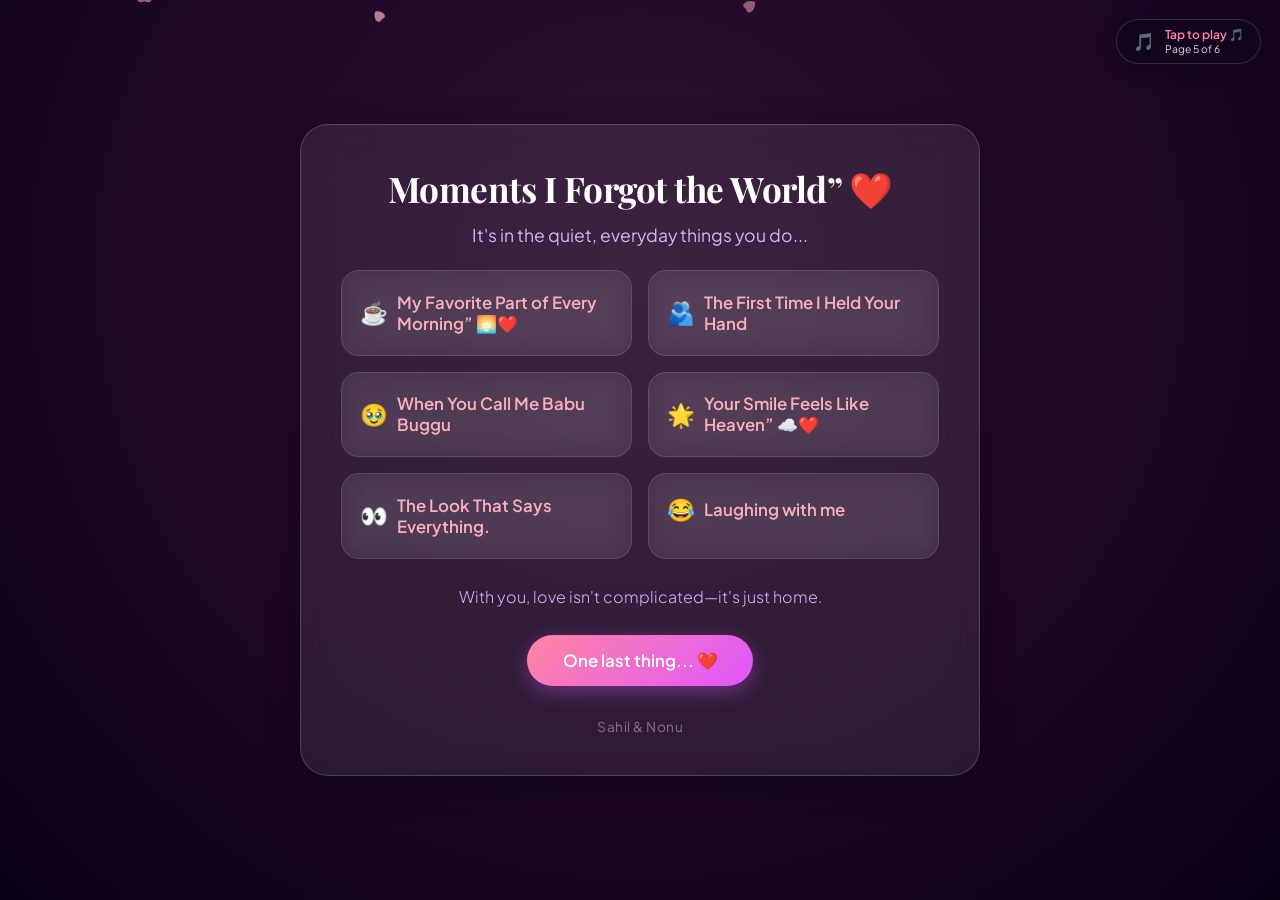
==== page5.html @ 9944cbaa "Add files via upload" ====
<!DOCTYPE html>
<html lang="en">
<head>
  <meta charset="UTF-8">
  <meta name="viewport" content="width=device-width, initial-scale=1.0">
  <title>How You Make Me Feel Loved 🤍</title>
  <link rel="stylesheet" href="style.css">
</head>
<body class="page-loved-bg">
  <canvas id="fx-canvas"></canvas>

  <div class="music-player-container" id="music-player">
    <div class="music-icon" id="music-disc">🎵</div>
    <div class="music-meta">
      <span class="music-title" id="music-label">Comfort & Warmth</span>
      <span class="music-page-tag">Page 5 of 6</span>
    </div>
  </div>

  <main class="page-wrapper">
    <div class="glass-card" style="max-width: 680px;">
      <h2 class="serif-title">Moments I Forgot the World” ❤️</h2>
      <p class="subtitle">It's in the quiet, everyday things you do...</p>

      <!-- OPTIONAL POLAROID MEMORIES PLACEHOLDER -->
      <!-- 
      <div class="memories-grid">
        <div class="polaroid-card">
          <img src="assets/images/memory1.jpg" alt="Memory 1" class="polaroid-img">
          <p class="polaroid-caption">My favorite smile ✨</p>
        </div>
        <div class="polaroid-card">
          <img src="assets/images/memory2.jpg" alt="Memory 2" class="polaroid-img">
          <p class="polaroid-caption">Us ❤️</p>
        </div>
      </div>
      -->

      <div class="cards-grid">
        <div class="love-card" tabindex="0">
          <div class="card-header-bar">
            <span class="card-icon">☕</span>
            <span class="card-title">My Favorite Part of Every Morning” 🌅❤️</span>
          </div>
          <div class="card-detail">The first time you held my hand, I swear I was completely zoned out. For a moment, I forgot everything around me. I just remember how soft your hands felt and how strangely peaceful that little moment was. It was such a simple thing, but somehow it became one of those moments I could never forget. ❤️</div>
        </div>

        <div class="love-card" tabindex="0">
          <div class="card-header-bar">
            <span class="card-icon">🫂</span>
            <span class="card-title">The First Time I Held Your Hand</span>
          </div>
          <div class="card-detail">The first time you held my hand, I swear I was completely zoned out. For a moment, I forgot everything around me. I just remember how soft your hands felt and how strangely peaceful that little moment was. It was such a simple thing, but somehow it became one of those moments I could never forget. ❤️</div>
        </div>

        <div class="love-card" tabindex="0">
          <div class="card-header-bar">
            <span class="card-icon">🥹</span>
            <span class="card-title">When You Call Me Babu Buggu</span>
          </div>
          <div class="card-detail">I don't know what kind of magic there is in the way you call me “Babu Buggu,” but it instantly makes me feel so good and ridiculously cute. 🥹❤️ It’s such a small thing, but hearing it from you makes me smile like an idiot. Maybe it's just a name to you, but to me, it feels like one of those little pieces of love that I never want to lose.</div>
        </div>

        <div class="love-card" tabindex="0">
          <div class="card-header-bar">
            <span class="card-icon">🌟</span>
            <span class="card-title">Your Smile Feels Like Heaven” ☁️❤️</span>
          </div>
          <div class="card-detail">Whenever you pass by with that smile on your face, everything around me just feels a little more beautiful. For those few seconds, it honestly feels like heaven—like the whole world slows down just so I can see you smile. You probably don't even realize what your smile does to me, but it has the power to turn an ordinary moment into my favorite one. ❤️</div>
        </div>

        <div class="love-card" tabindex="0">
          <div class="card-header-bar">
            <span class="card-icon">👀</span>
            <span class="card-title">The Look That Says Everything.</span>
          </div>
          <div class="card-detail">There’s something about making eye contact with you that I can never really explain. For a few seconds, everything else just disappears, and it feels like it’s only you and me in that moment. I don't know what you see when you look at me, but I know what happens to me—I forget what I was about to say, what I was doing, and sometimes even how to act normally. ❤️</div>
        </div>

        <div class="love-card" tabindex="0">
          <div class="card-header-bar">
            <span class="card-icon">😂</span>
            <span class="card-title">Laughing with me</span>
          </div>
          <div class="card-detail">The way we can laugh at the dumbest jokes until our stomachs hurt.</div>
        </div>
      </div>

      <p class="body-text" style="color: var(--lavender); font-size: 1rem; margin-top: 1rem;">
        With you, love isn't complicated—it's just home.
      </p>

      <button class="btn-romantic" data-target-url="page6.html">
        <span>One last thing... ❤️</span>
      </button>

      <div class="watermark">Sahil & Nonu</div>
    </div>
  </main>

  <script src="script.js"></script>
  <script>
    document.addEventListener('DOMContentLoaded', () => {
      initCanvasFX('petals');
      new AutoAudioEngine(CONFIG.songs.page5);

      document.querySelectorAll('.love-card').forEach((card) => {
        card.addEventListener('click', () => {
          card.classList.toggle('expanded');
        });
      });
    });
  </script>
</body>
</html>
---- style.css ----
@import url('https://fonts.googleapis.com/css2?family=Caveat:wght@600;700&family=Playfair+Display:ital,wght@0,500;0,700;1,400&family=Plus+Jakarta+Sans:wght@300;400;500;600&display=swap');

:root {
  --bg-p1: radial-gradient(circle at 50% 30%, #3a153b 0%, #1e092b 60%, #0d0214 100%);
  --bg-flower: radial-gradient(circle at 50% 100%, #3e1233 0%, #1c0724 60%, #08000f 100%);
  --bg-letter: radial-gradient(circle at 50% 20%, #2f1238 0%, #1a0826 60%, #090111 100%);
  --bg-cards: radial-gradient(circle at 50% 40%, #331336 0%, #1c0a24 60%, #0a0112 100%);
  --bg-loved: radial-gradient(circle at 50% 30%, #2e1030 0%, #1b0726 60%, #090012 100%);
  --bg-final: radial-gradient(circle at 50% 50%, #290d38 0%, #150522 50%, #06000c 100%);

  --primary-pink: #ff85a2;
  --blush: #fbb1bd;
  --lavender: #d8b4f8;
  --gold: #f6d365;
  --deep-purple: #1a0826;
  --text-pure: #ffffff;
  --text-muted: #e2d4e8;

  --glass-bg: rgba(255, 255, 255, 0.08);
  --glass-border: rgba(255, 255, 255, 0.18);
  --glass-shadow: 0 8px 32px 0 rgba(0, 0, 0, 0.45);

  --font-script: 'Caveat', cursive;
  --font-serif: 'Playfair Display', serif;
  --font-sans: 'Plus Jakarta Sans', sans-serif;

  --transition-smooth: all 0.4s cubic-bezier(0.16, 1, 0.3, 1);
}

* {
  margin: 0;
  padding: 0;
  box-sizing: border-box;
  -webkit-tap-highlight-color: transparent;
}

body {
  font-family: var(--font-sans);
  color: var(--text-pure);
  min-height: 100vh;
  min-height: 100dvh;
  overflow-x: hidden;
  background-color: #0d0214;
  position: relative;
  display: flex;
  flex-direction: column;
  justify-content: center;
  align-items: center;
}

.page-1-bg { background: var(--bg-p1); }
.flower-page-bg { background: var(--bg-flower); }
.page-2-bg { background: var(--bg-letter); }
.page-3-bg { background: var(--bg-cards); }
.page-loved-bg { background: var(--bg-loved); }
.page-4-bg { background: var(--bg-final); }

#fx-canvas {
  position: fixed;
  top: 0;
  left: 0;
  width: 100%;
  height: 100%;
  pointer-events: none;
  z-index: 1;
}

.page-wrapper {
  position: relative;
  z-index: 2;
  width: 100%;
  max-width: 900px;
  min-height: 100vh;
  min-height: 100dvh;
  padding: 2.5rem 1.5rem;
  display: flex;
  flex-direction: column;
  align-items: center;
  justify-content: center;
  opacity: 0;
  transform: translateY(15px) scale(0.99);
  transition: opacity 0.7s cubic-bezier(0.16, 1, 0.3, 1), transform 0.7s cubic-bezier(0.16, 1, 0.3, 1);
}

.page-wrapper.loaded {
  opacity: 1;
  transform: translateY(0) scale(1);
}

.page-wrapper.page-leave {
  opacity: 0;
  transform: translateY(-15px) scale(0.98);
  transition: opacity 0.5s ease, transform 0.5s ease;
}

.glass-card {
  background: var(--glass-bg);
  backdrop-filter: blur(16px);
  -webkit-backdrop-filter: blur(16px);
  border: 1px solid var(--glass-border);
  box-shadow: var(--glass-shadow);
  border-radius: 28px;
  padding: 2.5rem;
  width: 100%;
  max-width: 580px;
  text-align: center;
  position: relative;
}

.script-title {
  font-family: var(--font-script);
  font-size: 3.4rem;
  font-weight: 700;
  color: var(--primary-pink);
  text-shadow: 0 0 18px rgba(255, 133, 162, 0.4);
  line-height: 1.1;
  margin-bottom: 1rem;
}

.serif-title {
  font-family: var(--font-serif);
  font-size: 2.2rem;
  font-weight: 700;
  color: var(--text-pure);
  letter-spacing: -0.5px;
  margin-bottom: 0.75rem;
}

.subtitle {
  font-size: 1.1rem;
  color: var(--lavender);
  font-weight: 400;
  margin-bottom: 1.5rem;
}

.body-text {
  font-size: 1.05rem;
  line-height: 1.75;
  color: var(--text-muted);
  font-weight: 300;
}

.btn-romantic {
  display: inline-flex;
  align-items: center;
  justify-content: center;
  gap: 0.6rem;
  background: linear-gradient(135deg, #ff85a2 0%, #e056fd 100%);
  color: #fff;
  font-family: var(--font-sans);
  font-size: 1.05rem;
  font-weight: 600;
  padding: 0.95rem 2.2rem;
  border-radius: 50px;
  border: none;
  cursor: pointer;
  box-shadow: 0 6px 20px rgba(224, 86, 253, 0.35);
  transition: var(--transition-smooth);
  text-decoration: none;
  margin-top: 1.5rem;
}

.btn-romantic:hover {
  transform: translateY(-3px) scale(1.03);
  box-shadow: 0 10px 25px rgba(255, 133, 162, 0.5);
}

.watermark {
  margin-top: 2rem;
  font-size: 0.85rem;
  color: rgba(255, 255, 255, 0.4);
  letter-spacing: 0.5px;
}

/* Audio Player */
.music-player-container {
  position: fixed;
  top: 1.2rem;
  right: 1.2rem;
  z-index: 100;
  display: flex;
  align-items: center;
  gap: 0.6rem;
  background: rgba(18, 5, 28, 0.75);
  backdrop-filter: blur(12px);
  -webkit-backdrop-filter: blur(12px);
  border: 1px solid rgba(255, 255, 255, 0.15);
  border-radius: 40px;
  padding: 0.45rem 1rem;
  box-shadow: 0 4px 20px rgba(0,0,0,0.3);
  cursor: pointer;
  transition: var(--transition-smooth);
}

.music-player-container:hover {
  background: rgba(30, 9, 45, 0.9);
  border-color: var(--primary-pink);
}

.music-icon {
  font-size: 1.1rem;
  display: flex;
  align-items: center;
  justify-content: center;
}

.music-disc.playing {
  animation: discSpin 4s linear infinite;
}

@keyframes discSpin {
  100% { transform: rotate(360deg); }
}

.music-meta {
  display: flex;
  flex-direction: column;
  font-size: 0.75rem;
  text-align: left;
}

.music-title {
  font-weight: 600;
  color: var(--primary-pink);
  white-space: nowrap;
}

.music-page-tag {
  font-size: 0.65rem;
  color: var(--text-muted);
}

/* Page 1 Specific */
.p1-content p {
  opacity: 0;
  transform: translateY(12px);
  transition: opacity 0.8s ease, transform 0.8s ease;
}

.p1-content p.show {
  opacity: 1;
  transform: translateY(0);
}

/* Flower Page Specific */
.flower-page-wrapper {
  display: flex;
  flex-direction: column;
  justify-content: space-between;
  align-items: center;
  height: 100vh;
  height: 100dvh;
  padding: 1.2rem 1rem;
}

.flower-header-card {
  text-align: center;
  z-index: 10;
}

.flower-viewport {
  width: 100%;
  max-width: 380px;
  height: 50vh;
  display: flex;
  align-items: flex-end;
  justify-content: center;
  position: relative;
  margin: auto 0;
}

.bloom-svg {
  width: 100%;
  height: 100%;
  filter: drop-shadow(0 10px 25px rgba(255, 117, 140, 0.35));
}

.grow-stem {
  stroke-dasharray: 600;
  stroke-dashoffset: 600;
  animation: growStemAnim 2.4s cubic-bezier(0.4, 0, 0.2, 1) forwards;
}

@keyframes growStemAnim {
  100% { stroke-dashoffset: 0; }
}

.bloom-leaf {
  transform: scale(0);
  opacity: 0;
  animation: leafUnfold 1.2s cubic-bezier(0.16, 1, 0.3, 1) forwards;
}

.left-leaf { animation-delay: 1.3s; transform-origin: 198px 440px; }
.right-leaf { animation-delay: 1.7s; transform-origin: 197px 340px; }

@keyframes leafUnfold {
  0% { transform: scale(0) rotate(-20deg); opacity: 0; }
  100% { transform: scale(1) rotate(0deg); opacity: 1; }
}

.bloom-head {
  transform-origin: 200px 115px;
  transform: scale(0);
  opacity: 0;
  animation: blossomExpand 1.6s cubic-bezier(0.16, 1, 0.3, 1) 2s forwards;
}

@keyframes blossomExpand {
  0% { transform: scale(0) rotate(-45deg); opacity: 0; }
  60% { transform: scale(1.15) rotate(5deg); opacity: 1; }
  100% { transform: scale(1) rotate(0deg); opacity: 1; }
}

.petal { transform-origin: 200px 170px; }

.flower-footer-card {
  width: 100%;
  max-width: 480px;
  background: var(--glass-bg);
  backdrop-filter: blur(16px);
  -webkit-backdrop-filter: blur(16px);
  border: 1px solid var(--glass-border);
  border-radius: 24px;
  padding: 1.2rem 1.4rem;
  text-align: center;
  z-index: 10;
  opacity: 0;
  transform: translateY(20px);
  animation: fadeInFooter 1s cubic-bezier(0.16, 1, 0.3, 1) 2.8s forwards;
}

@keyframes fadeInFooter {
  100% { opacity: 1; transform: translateY(0); }
}

#flower-next-btn {
  opacity: 0.7;
}

#flower-next-btn.ready {
  opacity: 1;
  animation: heartPulse 2s infinite ease-in-out;
}

/* Page 3 Envelope & Letter */
.envelope-container {
  width: 320px;
  height: 200px;
  position: relative;
  cursor: pointer;
  margin: 1.5rem auto 1rem;
}

.envelope {
  position: relative;
  width: 100%;
  height: 100%;
  background: #c84365;
  border-radius: 0 0 12px 12px;
  box-shadow: 0 15px 35px rgba(0,0,0,0.4);
}

.envelope-front {
  position: absolute;
  bottom: 0;
  left: 0;
  width: 0;
  height: 0;
  border-left: 160px solid #db5478;
  border-right: 160px solid #db5478;
  border-top: 100px solid transparent;
  border-bottom: 100px solid #c84365;
  border-radius: 0 0 12px 12px;
  z-index: 4;
}

.envelope-flap {
  position: absolute;
  top: 0;
  left: 0;
  width: 0;
  height: 0;
  border-left: 160px solid transparent;
  border-right: 160px solid transparent;
  border-top: 115px solid #e86388;
  transform-origin: top;
  transition: transform 0.6s cubic-bezier(0.4, 0, 0.2, 1);
  z-index: 5;
}

.envelope.open .envelope-flap {
  transform: rotateX(180deg);
  z-index: 1;
}

.letter-sheet {
  position: absolute;
  bottom: 5px;
  left: 5%;
  width: 90%;
  height: 85%;
  background: #fffdfa;
  border-radius: 10px;
  box-shadow: 0 2px 10px rgba(0,0,0,0.15);
  transition: transform 0.7s cubic-bezier(0.16, 1, 0.3, 1) 0.3s, opacity 0.5s ease;
  z-index: 2;
  display: flex;
  align-items: center;
  justify-content: center;
  padding: 1rem;
}

.envelope.open .letter-sheet {
  transform: translateY(-80px);
}

.letter-full-modal {
  display: none;
  background: rgba(255, 253, 250, 0.96);
  color: #2b112c;
  padding: 2.2rem 1.8rem;
  border-radius: 20px;
  box-shadow: 0 15px 45px rgba(0,0,0,0.4);
  text-align: left;
  margin-top: 1.5rem;
}

.letter-full-modal.active { display: block; }

.letter-salutation {
  font-family: var(--font-serif);
  font-size: 1.4rem;
  font-weight: 700;
  color: #7b1e48;
  margin-bottom: 1rem;
}

.letter-paragraph {
  font-size: 0.98rem;
  line-height: 1.8;
  color: #4a284c;
  margin-bottom: 0.8rem;
  opacity: 0;
  transform: translateY(8px);
  transition: opacity 0.5s ease, transform 0.5s ease;
}

.letter-paragraph.revealed {
  opacity: 1;
  transform: translateY(0);
}

.letter-footer-quote {
  font-style: italic;
  font-size: 0.9rem;
  color: #8c4e7a;
  margin-top: 1.2rem;
  text-align: center;
}

/* Page 4 & 5 Cards Grid */
.cards-grid {
  display: grid;
  grid-template-columns: repeat(2, 1fr);
  gap: 1rem;
  width: 100%;
  margin-top: 1.5rem;
  margin-bottom: 1.5rem;
}

.love-card {
  background: rgba(255, 255, 255, 0.06);
  border: 1px solid rgba(255, 255, 255, 0.12);
  backdrop-filter: blur(12px);
  -webkit-backdrop-filter: blur(12px);
  border-radius: 18px;
  padding: 1.3rem 1.1rem;
  text-align: left;
  cursor: pointer;
  transition: var(--transition-smooth);
}

.love-card:hover {
  background: rgba(255, 255, 255, 0.12);
  border-color: var(--primary-pink);
  transform: translateY(-4px);
  box-shadow: 0 8px 24px rgba(255, 133, 162, 0.25);
}

.love-card.expanded {
  background: rgba(255, 255, 255, 0.16);
  border-color: var(--gold);
}

.card-header-bar {
  display: flex;
  align-items: center;
  gap: 0.6rem;
}

.card-icon { font-size: 1.4rem; }
.card-title { font-size: 1.05rem; font-weight: 600; color: var(--blush); }

.card-detail {
  font-size: 0.92rem;
  line-height: 1.5;
  color: var(--text-pure);
  margin-top: 0;
  max-height: 0;
  opacity: 0;
  overflow: hidden;
  transition: max-height 0.4s ease, opacity 0.4s ease, margin-top 0.4s ease;
}

.love-card.expanded .card-detail {
  max-height: 160px;
  opacity: 1;
  margin-top: 0.7rem;
}

/* Optional Polaroid Memories CSS */
.memories-grid {
  display: flex;
  gap: 1rem;
  justify-content: center;
  flex-wrap: wrap;
  margin: 1.5rem 0;
}

.polaroid-card {
  background: #fff;
  padding: 8px 8px 18px 8px;
  border-radius: 6px;
  box-shadow: 0 6px 20px rgba(0,0,0,0.3);
  transform: rotate(-2deg);
  transition: var(--transition-smooth);
  width: 140px;
}

.polaroid-card:nth-child(even) {
  transform: rotate(3deg);
}

.polaroid-card:hover {
  transform: scale(1.06) rotate(0deg);
}

.polaroid-img {
  width: 100%;
  height: 120px;
  object-fit: cover;
  border-radius: 3px;
}

.polaroid-caption {
  font-family: var(--font-script);
  color: #333;
  font-size: 1rem;
  margin-top: 6px;
  text-align: center;
}

/* Page 6 Specific */
.big-heart-symbol {
  font-size: 3.5rem;
  color: var(--primary-pink);
  margin-bottom: 1.2rem;
  display: inline-block;
  animation: heartPulse 1.8s ease-in-out infinite;
  filter: drop-shadow(0 0 15px rgba(255, 133, 162, 0.7));
}

@keyframes heartPulse {
  0%, 100% { transform: scale(1); }
  50% { transform: scale(1.18); }
}

.reveal-line {
  opacity: 0;
  transform: translateY(10px);
  transition: opacity 0.7s ease, transform 0.7s ease;
  margin-bottom: 0.9rem;
}

.reveal-line.visible {
  opacity: 1;
  transform: translateY(0);
}

.signature-block {
  margin-top: 2rem;
  font-family: var(--font-script);
  font-size: 2.2rem;
  color: var(--gold);
  text-shadow: 0 0 12px rgba(246, 211, 101, 0.4);
}

.signature-sub {
  font-size: 0.85rem;
  font-family: var(--font-sans);
  color: var(--lavender);
  margin-top: 0.2rem;
}

@media (prefers-reduced-motion: reduce) {
  *, ::before, ::after {
    animation-duration: 0.01ms !important;
    animation-iteration-count: 1 !important;
    transition-duration: 0.01ms !important;
    scroll-behavior: auto !important;
  }
  #fx-canvas { display: none; }
}

@media (max-width: 640px) {
  .script-title { font-size: 2.5rem; }
  .serif-title { font-size: 1.75rem; }
  .glass-card { padding: 1.75rem 1.25rem; border-radius: 22px; }
  .cards-grid { grid-template-columns: 1fr; gap: 0.8rem; }
  .envelope-container { width: 270px; height: 175px; }
  .envelope-front {
    border-left-width: 135px;
    border-right-width: 135px;
    border-top-width: 85px;
    border-bottom-width: 90px;
  }
  .envelope-flap {
    border-left-width: 135px;
    border-right-width: 135px;
    border-top-width: 100px;
  }
  .btn-romantic { width: 100%; padding: 0.85rem 1.5rem; font-size: 1rem; }
  .flower-viewport { height: 46vh; }
}
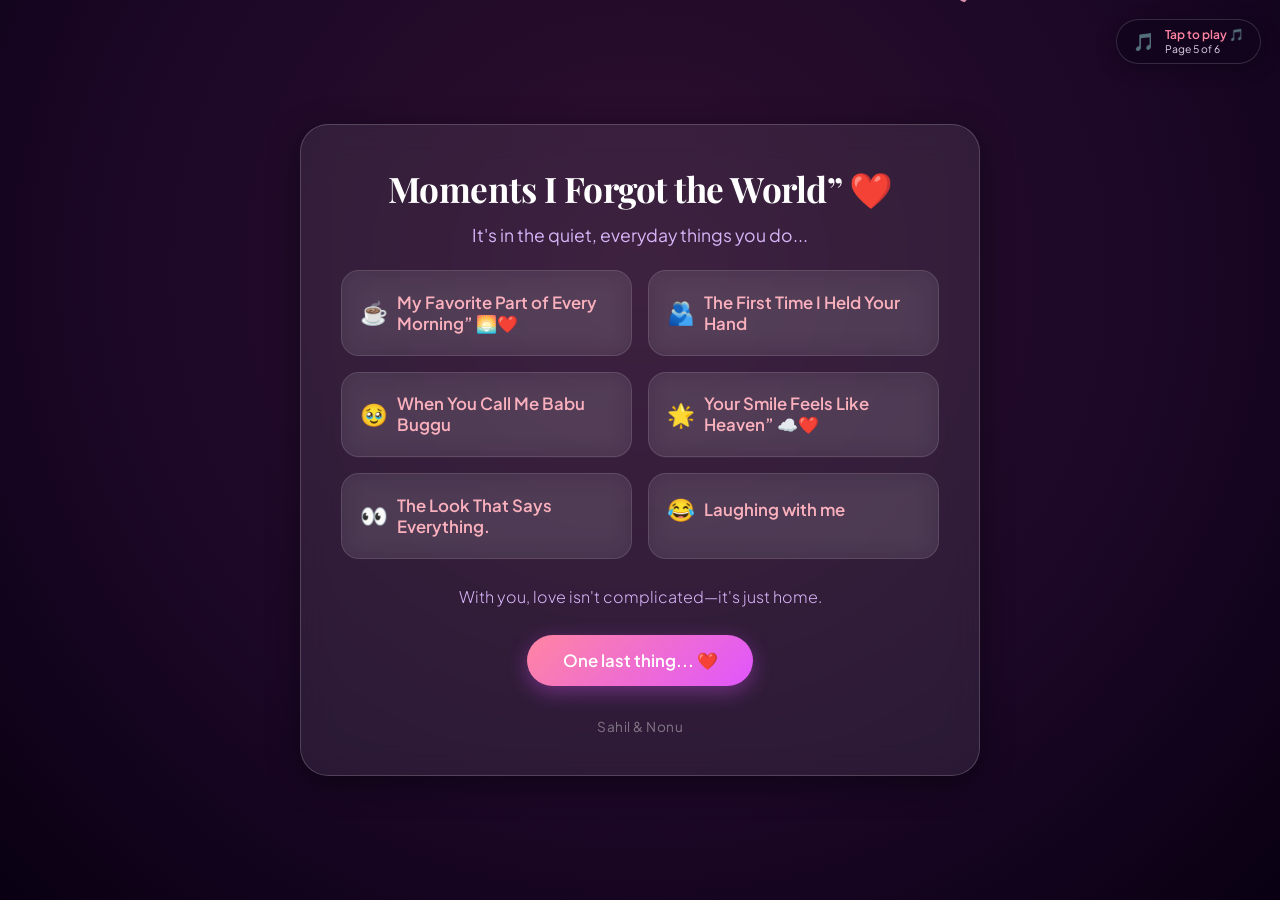
==== commit 46cf74f9: "Update page5.html" ====
--- a/page5.html
+++ b/page5.html
@@ -42,7 +42,7 @@
             <span class="card-icon">☕</span>
             <span class="card-title">My Favorite Part of Every Morning” 🌅❤️</span>
           </div>
-          <div class="card-detail">The first time you held my hand, I swear I was completely zoned out. For a moment, I forgot everything around me. I just remember how soft your hands felt and how strangely peaceful that little moment was. It was such a simple thing, but somehow it became one of those moments I could never forget. ❤️</div>
+          <div class="card-detail">I used to see you every morning, and somehow, just seeing you was enough to make my entire day feel better. Nothing extraordinary had to happen—you being there was enough. Maybe you never realized it, but those little morning moments became one of my favorite parts of every day. ❤️</div>
         </div>
 
         <div class="love-card" tabindex="0">
@@ -112,4 +112,4 @@
     });
   </script>
 </body>
-</html>+</html>
